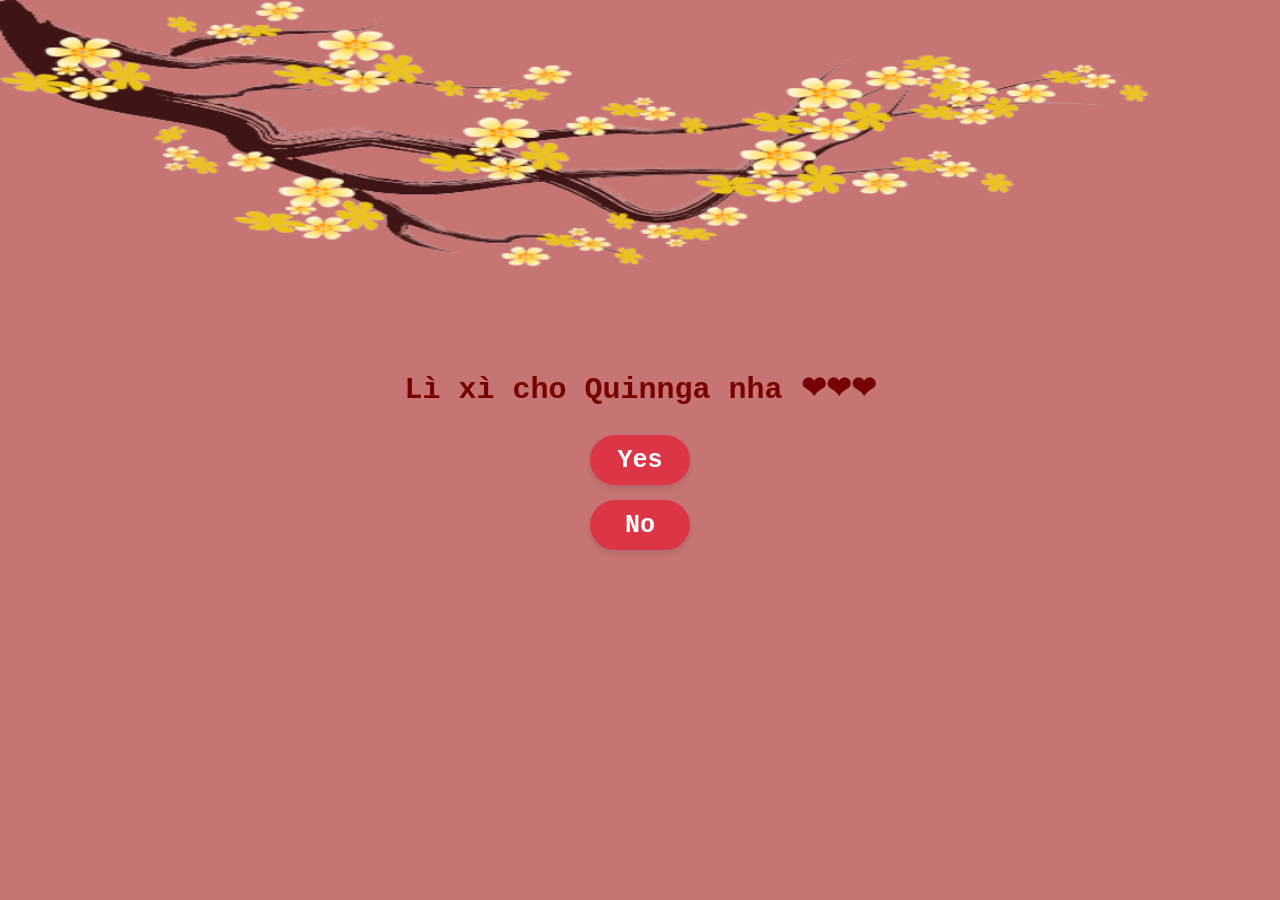
==== index.html @ 66c66285 "fix header text" ====
<!doctype html><html lang="en"><head><meta charset="utf-8"/><link rel="icon" href="/favicon.ico"/><meta name="viewport" content="width=device-width,initial-scale=1"/><meta name="theme-color" content="#000000"/><meta name="description" content="Web site created using create-react-app"/><link rel="apple-touch-icon" href="/logo192.png"/><link rel="manifest" href="/manifest.json"/><title>React App</title><script defer="defer" src="/static/js/main.62607a99.js"></script><link href="/static/css/main.d2c5709e.css" rel="stylesheet"></head><body><noscript>You need to enable JavaScript to run this app.</noscript><div id="root"></div></body></html>
---- static/css/main.d2c5709e.css ----
body{-webkit-font-smoothing:antialiased;-moz-osx-font-smoothing:grayscale;font-family:-apple-system,BlinkMacSystemFont,Segoe UI,Roboto,Oxygen,Ubuntu,Cantarell,Fira Sans,Droid Sans,Helvetica Neue,sans-serif;margin:0}code{font-family:source-code-pro,Menlo,Monaco,Consolas,Courier New,monospace}.App{text-align:center}.App-logo{height:40vmin;pointer-events:none}@media (prefers-reduced-motion:no-preference){.App-logo{animation:App-logo-spin 20s linear infinite}}.App-header{align-items:center;background-color:#c77474;color:#fff;display:flex;flex-direction:column;font-size:calc(10px + 2vmin);justify-content:center;min-height:100vh}.App-link{color:#61dafb}@keyframes App-logo-spin{0%{transform:rotate(0deg)}to{transform:rotate(1turn)}}
/*# sourceMappingURL=main.d2c5709e.css.map*/
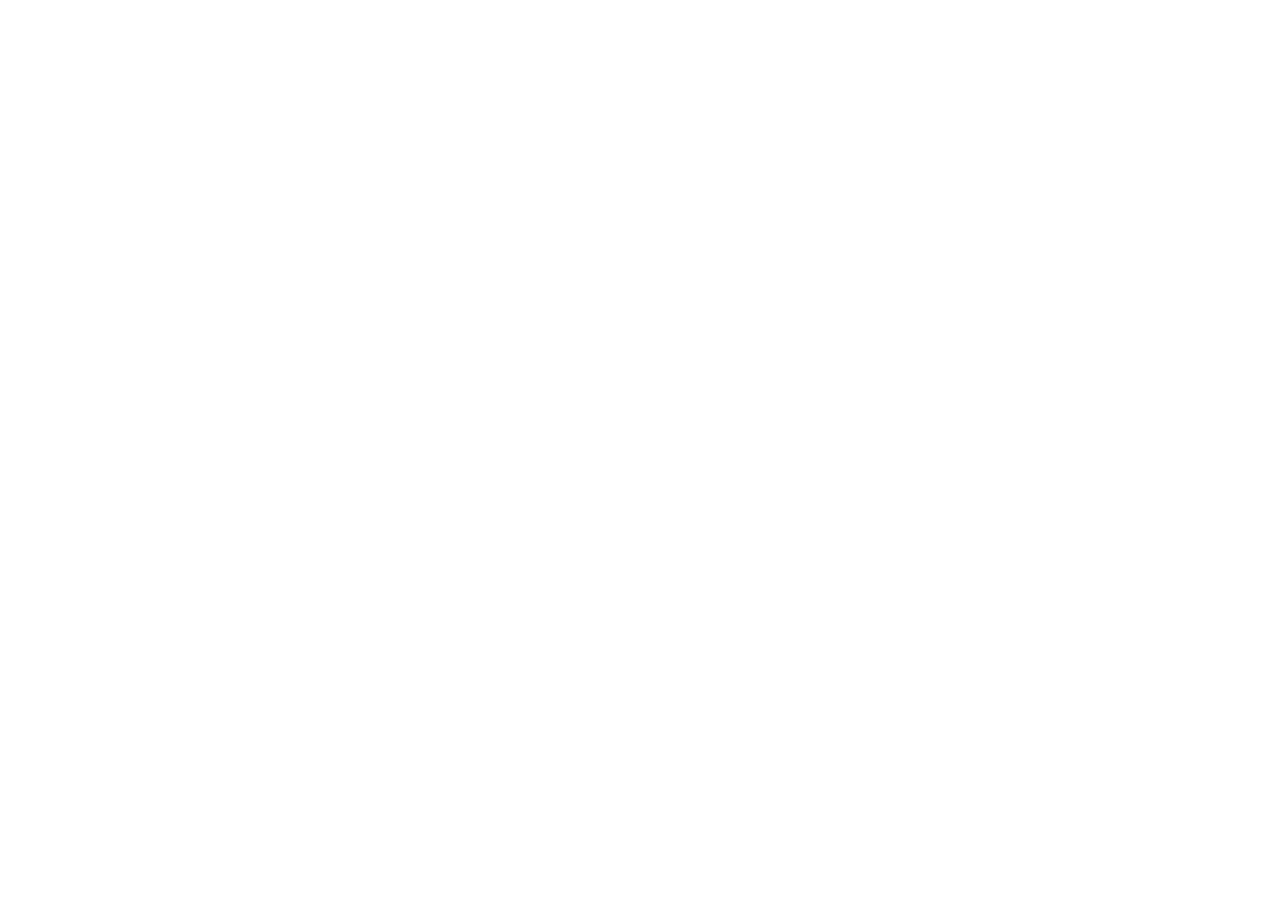
==== commit 0ce22533: "hackathon2024" ====
--- a/index.html
+++ b/index.html
@@ -1 +1,59 @@
-<!doctype html><html lang="en"><head><meta charset="utf-8"/><link rel="icon" href="/favicon.ico"/><meta name="viewport" content="width=device-width,initial-scale=1"/><meta name="theme-color" content="#000000"/><meta name="description" content="Web site created using create-react-app"/><link rel="apple-touch-icon" href="/logo192.png"/><link rel="manifest" href="/manifest.json"/><title>React App</title><script defer="defer" src="/static/js/main.62607a99.js"></script><link href="/static/css/main.d2c5709e.css" rel="stylesheet"></head><body><noscript>You need to enable JavaScript to run this app.</noscript><div id="root"></div></body></html>+<!DOCTYPE html>
+<html>
+<head>
+  <!--
+    If you are serving your web app in a path other than the root, change the
+    href value below to reflect the base path you are serving from.
+
+    The path provided below has to start and end with a slash "/" in order for
+    it to work correctly.
+
+    For more details:
+    * https://developer.mozilla.org/en-US/docs/Web/HTML/Element/base
+
+    This is a placeholder for base href that will be replaced by the value of
+    the `--base-href` argument provided to `flutter build`.
+  -->
+  <base href="/">
+
+  <meta charset="UTF-8">
+  <meta content="IE=Edge" http-equiv="X-UA-Compatible">
+  <meta name="description" content="A new Flutter project.">
+
+  <!-- iOS meta tags & icons -->
+  <meta name="apple-mobile-web-app-capable" content="yes">
+  <meta name="apple-mobile-web-app-status-bar-style" content="black">
+  <meta name="apple-mobile-web-app-title" content="luckyroll">
+  <link rel="apple-touch-icon" href="icons/Icon-192.png">
+
+  <!-- Favicon -->
+  <link rel="icon" type="image/png" href="favicon.png"/>
+
+  <title>luckyroll</title>
+  <link rel="manifest" href="manifest.json">
+
+  <script>
+    // The value below is injected by flutter build, do not touch.
+    var serviceWorkerVersion = '1940907949';
+  </script>
+  <!-- This script adds the flutter initialization JS code -->
+  <script src="flutter.js" defer></script>
+</head>
+<body>
+  <script>
+    window.addEventListener('load', function(ev) {
+      // Download main.dart.js
+      _flutter.loader.loadEntrypoint({
+        serviceWorker: {
+          serviceWorkerVersion: serviceWorkerVersion,
+        },
+        onEntrypointLoaded: function(engineInitializer) {
+          engineInitializer.initializeEngine().then(function(appRunner) {
+            appRunner.runApp();
+          });
+        }
+      });
+    });
+  </script>
+</body>
+</html>
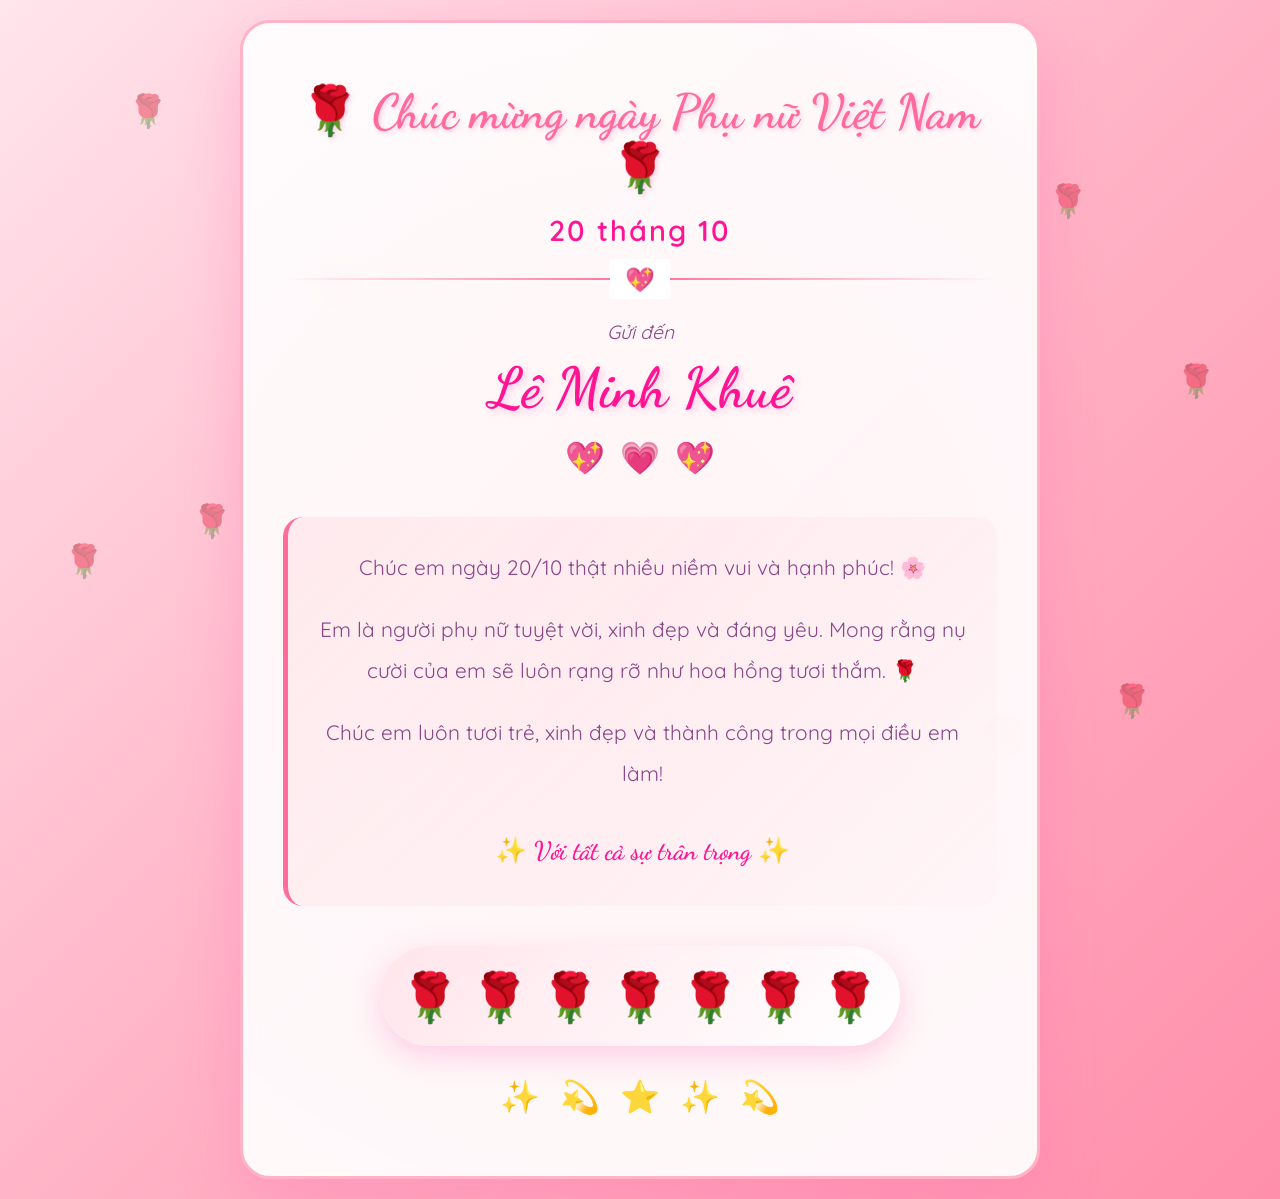
==== commit 0b9aa606: "🌹 Add Vietnam Women's Day celebration website for Le Minh Khue - October 20th" ====
--- a/index.html
+++ b/index.html
@@ -1,59 +1,89 @@
-<!DOCTYPE html>
-<html>
-<head>
-  <!--
-    If you are serving your web app in a path other than the root, change the
-    href value below to reflect the base path you are serving from.
-
-    The path provided below has to start and end with a slash "/" in order for
-    it to work correctly.
-
-    For more details:
-    * https://developer.mozilla.org/en-US/docs/Web/HTML/Element/base
-
-    This is a placeholder for base href that will be replaced by the value of
-    the `--base-href` argument provided to `flutter build`.
-  -->
-  <base href="/">
-
-  <meta charset="UTF-8">
-  <meta content="IE=Edge" http-equiv="X-UA-Compatible">
-  <meta name="description" content="A new Flutter project.">
-
-  <!-- iOS meta tags & icons -->
-  <meta name="apple-mobile-web-app-capable" content="yes">
-  <meta name="apple-mobile-web-app-status-bar-style" content="black">
-  <meta name="apple-mobile-web-app-title" content="luckyroll">
-  <link rel="apple-touch-icon" href="icons/Icon-192.png">
-
-  <!-- Favicon -->
-  <link rel="icon" type="image/png" href="favicon.png"/>
-
-  <title>luckyroll</title>
-  <link rel="manifest" href="manifest.json">
-
-  <script>
-    // The value below is injected by flutter build, do not touch.
-    var serviceWorkerVersion = '1940907949';
-  </script>
-  <!-- This script adds the flutter initialization JS code -->
-  <script src="flutter.js" defer></script>
-</head>
-<body>
-  <script>
-    window.addEventListener('load', function(ev) {
-      // Download main.dart.js
-      _flutter.loader.loadEntrypoint({
-        serviceWorker: {
-          serviceWorkerVersion: serviceWorkerVersion,
-        },
-        onEntrypointLoaded: function(engineInitializer) {
-          engineInitializer.initializeEngine().then(function(appRunner) {
-            appRunner.runApp();
-          });
-        }
-      });
-    });
-  </script>
-</body>
-</html>
+<!DOCTYPE html>
+<html lang="vi">
+<head>
+    <meta charset="UTF-8">
+    <meta name="viewport" content="width=device-width, initial-scale=1.0">
+    <title>Chúc mừng ngày Phụ nữ Việt Nam 20/10 💐</title>
+    <link rel="stylesheet" href="styles.css">
+    <link rel="preconnect" href="https://fonts.googleapis.com">
+    <link rel="preconnect" href="https://fonts.gstatic.com" crossorigin>
+    <link href="https://fonts.googleapis.com/css2?family=Dancing+Script:wght@400;500;600;700&family=Quicksand:wght@300;400;500;600;700&display=swap" rel="stylesheet">
+</head>
+<body>
+    <!-- Floating roses background -->
+    <div class="roses-container">
+        <div class="rose rose-1">🌹</div>
+        <div class="rose rose-2">🌹</div>
+        <div class="rose rose-3">🌹</div>
+        <div class="rose rose-4">🌹</div>
+        <div class="rose rose-5">🌹</div>
+        <div class="rose rose-6">🌹</div>
+        <div class="rose rose-7">🌹</div>
+        <div class="rose rose-8">🌹</div>
+    </div>
+
+    <!-- Main content -->
+    <div class="container">
+        <div class="card">
+            <div class="header">
+                <h1 class="fade-in">
+                    <span class="rose-icon">🌹</span>
+                    Chúc mừng ngày Phụ nữ Việt Nam
+                    <span class="rose-icon">🌹</span>
+                </h1>
+                <p class="date fade-in-delay-1">20 tháng 10</p>
+            </div>
+
+            <div class="divider"></div>
+
+            <div class="recipient fade-in-delay-2">
+                <p class="to-text">Gửi đến</p>
+                <h2 class="name">Lê Minh Khuê</h2>
+                <div class="heart-group">
+                    <span class="heart">💖</span>
+                    <span class="heart">💗</span>
+                    <span class="heart">💖</span>
+                </div>
+            </div>
+
+            <div class="message fade-in-delay-3">
+                <p class="message-text">
+                    Chúc em ngày 20/10 thật nhiều niềm vui và hạnh phúc! 🌸
+                </p>
+                <p class="message-text">
+                    Em là người phụ nữ tuyệt vời, xinh đẹp và đáng yêu. 
+                    Mong rằng nụ cười của em sẽ luôn rạng rỡ như hoa hồng tươi thắm. 🌹
+                </p>
+                <p class="message-text">
+                    Chúc em luôn tươi trẻ, xinh đẹp và thành công trong mọi điều em làm! 
+                </p>
+                <p class="message-text signature">
+                    ✨ Với tất cả sự trân trọng ✨
+                </p>
+            </div>
+
+            <div class="bouquet fade-in-delay-4">
+                <div class="bouquet-container">
+                    <span class="flower">🌹</span>
+                    <span class="flower">🌹</span>
+                    <span class="flower">🌹</span>
+                    <span class="flower">🌹</span>
+                    <span class="flower">🌹</span>
+                    <span class="flower">🌹</span>
+                    <span class="flower">🌹</span>
+                </div>
+            </div>
+
+            <div class="sparkles">
+                <span class="sparkle">✨</span>
+                <span class="sparkle">💫</span>
+                <span class="sparkle">⭐</span>
+                <span class="sparkle">✨</span>
+                <span class="sparkle">💫</span>
+            </div>
+        </div>
+    </div>
+
+    <script src="script.js"></script>
+</body>
+</html>
--- a/styles.css
+++ b/styles.css
@@ -0,0 +1,393 @@
+* {
+    margin: 0;
+    padding: 0;
+    box-sizing: border-box;
+}
+
+:root {
+    --pink-light: #FFE5EC;
+    --pink-soft: #FFB3C6;
+    --pink-medium: #FF8FAB;
+    --pink-vibrant: #FF6B9D;
+    --pink-deep: #FF1493;
+    --rose-red: #FF69B4;
+    --white: #FFFFFF;
+    --text-dark: #8B4789;
+    --shadow: rgba(255, 105, 180, 0.3);
+}
+
+body {
+    font-family: 'Quicksand', sans-serif;
+    background: linear-gradient(135deg, var(--pink-light) 0%, var(--pink-soft) 50%, var(--pink-medium) 100%);
+    min-height: 100vh;
+    display: flex;
+    justify-content: center;
+    align-items: center;
+    padding: 20px;
+    overflow-x: hidden;
+    position: relative;
+}
+
+/* Floating roses background */
+.roses-container {
+    position: fixed;
+    top: 0;
+    left: 0;
+    width: 100%;
+    height: 100%;
+    pointer-events: none;
+    z-index: 1;
+}
+
+.rose {
+    position: absolute;
+    font-size: 2rem;
+    opacity: 0.4;
+    animation: float 15s infinite ease-in-out;
+}
+
+.rose-1 { top: 10%; left: 10%; animation-delay: 0s; }
+.rose-2 { top: 20%; right: 15%; animation-delay: 2s; }
+.rose-3 { top: 60%; left: 5%; animation-delay: 4s; }
+.rose-4 { bottom: 20%; right: 10%; animation-delay: 1s; }
+.rose-5 { top: 40%; right: 5%; animation-delay: 3s; }
+.rose-6 { bottom: 40%; left: 15%; animation-delay: 5s; }
+.rose-7 { top: 80%; right: 20%; animation-delay: 2.5s; }
+.rose-8 { top: 30%; left: 25%; animation-delay: 4.5s; }
+
+@keyframes float {
+    0%, 100% { transform: translateY(0) rotate(0deg); }
+    25% { transform: translateY(-20px) rotate(5deg); }
+    50% { transform: translateY(0) rotate(0deg); }
+    75% { transform: translateY(-15px) rotate(-5deg); }
+}
+
+/* Main container */
+.container {
+    max-width: 800px;
+    width: 100%;
+    position: relative;
+    z-index: 2;
+}
+
+.card {
+    background: rgba(255, 255, 255, 0.95);
+    backdrop-filter: blur(10px);
+    border-radius: 30px;
+    padding: 60px 40px;
+    box-shadow: 0 20px 60px var(--shadow);
+    border: 3px solid var(--pink-soft);
+    position: relative;
+    overflow: hidden;
+}
+
+.card::before {
+    content: '';
+    position: absolute;
+    top: -50%;
+    left: -50%;
+    width: 200%;
+    height: 200%;
+    background: radial-gradient(circle, rgba(255, 182, 193, 0.1) 0%, transparent 70%);
+    animation: shimmer 8s infinite linear;
+}
+
+@keyframes shimmer {
+    0% { transform: rotate(0deg); }
+    100% { transform: rotate(360deg); }
+}
+
+/* Header */
+.header {
+    text-align: center;
+    margin-bottom: 30px;
+}
+
+h1 {
+    font-family: 'Dancing Script', cursive;
+    font-size: 3rem;
+    color: var(--pink-vibrant);
+    margin-bottom: 15px;
+    font-weight: 700;
+    text-shadow: 2px 2px 4px var(--shadow);
+}
+
+.rose-icon {
+    display: inline-block;
+    animation: pulse 2s infinite;
+}
+
+@keyframes pulse {
+    0%, 100% { transform: scale(1); }
+    50% { transform: scale(1.2); }
+}
+
+.date {
+    font-size: 1.8rem;
+    color: var(--pink-deep);
+    font-weight: 600;
+    letter-spacing: 2px;
+}
+
+/* Divider */
+.divider {
+    height: 2px;
+    background: linear-gradient(to right, transparent, var(--pink-soft), var(--pink-vibrant), var(--pink-soft), transparent);
+    margin: 30px 0;
+    position: relative;
+}
+
+.divider::after {
+    content: '💖';
+    position: absolute;
+    top: 50%;
+    left: 50%;
+    transform: translate(-50%, -50%);
+    background: white;
+    padding: 5px 15px;
+    font-size: 1.5rem;
+}
+
+/* Recipient */
+.recipient {
+    text-align: center;
+    margin: 40px 0;
+}
+
+.to-text {
+    font-size: 1.2rem;
+    color: var(--text-dark);
+    font-style: italic;
+    margin-bottom: 10px;
+}
+
+.name {
+    font-family: 'Dancing Script', cursive;
+    font-size: 3.5rem;
+    color: var(--pink-deep);
+    font-weight: 700;
+    margin: 10px 0;
+    text-shadow: 3px 3px 6px var(--shadow);
+    animation: glow 2s infinite alternate;
+}
+
+@keyframes glow {
+    from { text-shadow: 3px 3px 6px var(--shadow); }
+    to { text-shadow: 3px 3px 20px var(--shadow), 0 0 30px var(--shadow); }
+}
+
+.heart-group {
+    display: flex;
+    justify-content: center;
+    gap: 15px;
+    margin-top: 15px;
+}
+
+.heart {
+    font-size: 2rem;
+    display: inline-block;
+    animation: heartbeat 1.5s infinite;
+}
+
+.heart:nth-child(2) {
+    animation-delay: 0.2s;
+}
+
+.heart:nth-child(3) {
+    animation-delay: 0.4s;
+}
+
+@keyframes heartbeat {
+    0%, 100% { transform: scale(1); }
+    10%, 30% { transform: scale(1.3); }
+    20%, 40% { transform: scale(1.1); }
+}
+
+/* Message */
+.message {
+    margin: 40px 0;
+    padding: 30px;
+    background: linear-gradient(135deg, rgba(255, 182, 193, 0.2), rgba(255, 240, 245, 0.3));
+    border-radius: 20px;
+    border-left: 5px solid var(--pink-vibrant);
+}
+
+.message-text {
+    font-size: 1.3rem;
+    line-height: 2;
+    color: var(--text-dark);
+    margin-bottom: 20px;
+    text-align: center;
+}
+
+.message-text:last-child {
+    margin-bottom: 0;
+}
+
+.signature {
+    font-family: 'Dancing Script', cursive;
+    font-size: 1.6rem;
+    font-weight: 600;
+    color: var(--pink-deep);
+    margin-top: 30px;
+}
+
+/* Bouquet */
+.bouquet {
+    text-align: center;
+    margin: 40px 0 30px;
+}
+
+.bouquet-container {
+    display: inline-flex;
+    gap: 10px;
+    padding: 20px;
+    background: linear-gradient(135deg, var(--pink-light), var(--white));
+    border-radius: 50px;
+    box-shadow: 0 10px 30px var(--shadow);
+}
+
+.flower {
+    font-size: 3rem;
+    display: inline-block;
+    animation: grow 2s infinite ease-in-out;
+}
+
+.flower:nth-child(1) { animation-delay: 0s; }
+.flower:nth-child(2) { animation-delay: 0.2s; }
+.flower:nth-child(3) { animation-delay: 0.4s; }
+.flower:nth-child(4) { animation-delay: 0.6s; }
+.flower:nth-child(5) { animation-delay: 0.8s; }
+.flower:nth-child(6) { animation-delay: 1s; }
+.flower:nth-child(7) { animation-delay: 1.2s; }
+
+@keyframes grow {
+    0%, 100% { transform: scale(1) rotate(0deg); }
+    50% { transform: scale(1.2) rotate(5deg); }
+}
+
+/* Sparkles */
+.sparkles {
+    display: flex;
+    justify-content: center;
+    gap: 20px;
+    margin-top: 30px;
+}
+
+.sparkle {
+    font-size: 2rem;
+    display: inline-block;
+    animation: twinkle 1.5s infinite;
+}
+
+.sparkle:nth-child(1) { animation-delay: 0s; }
+.sparkle:nth-child(2) { animation-delay: 0.3s; }
+.sparkle:nth-child(3) { animation-delay: 0.6s; }
+.sparkle:nth-child(4) { animation-delay: 0.9s; }
+.sparkle:nth-child(5) { animation-delay: 1.2s; }
+
+@keyframes twinkle {
+    0%, 100% { opacity: 0.3; transform: scale(0.8); }
+    50% { opacity: 1; transform: scale(1.2); }
+}
+
+/* Fade-in animations */
+.fade-in {
+    animation: fadeInUp 1s ease-out forwards;
+    opacity: 0;
+}
+
+.fade-in-delay-1 {
+    animation: fadeInUp 1s ease-out 0.3s forwards;
+    opacity: 0;
+}
+
+.fade-in-delay-2 {
+    animation: fadeInUp 1s ease-out 0.6s forwards;
+    opacity: 0;
+}
+
+.fade-in-delay-3 {
+    animation: fadeInUp 1s ease-out 0.9s forwards;
+    opacity: 0;
+}
+
+.fade-in-delay-4 {
+    animation: fadeInUp 1s ease-out 1.2s forwards;
+    opacity: 0;
+}
+
+@keyframes fadeInUp {
+    from {
+        opacity: 0;
+        transform: translateY(30px);
+    }
+    to {
+        opacity: 1;
+        transform: translateY(0);
+    }
+}
+
+/* Responsive design */
+@media (max-width: 768px) {
+    .card {
+        padding: 40px 25px;
+    }
+
+    h1 {
+        font-size: 2rem;
+    }
+
+    .name {
+        font-size: 2.5rem;
+    }
+
+    .date {
+        font-size: 1.4rem;
+    }
+
+    .message-text {
+        font-size: 1.1rem;
+    }
+
+    .flower {
+        font-size: 2rem;
+    }
+
+    .rose {
+        font-size: 1.5rem;
+    }
+}
+
+@media (max-width: 480px) {
+    .card {
+        padding: 30px 20px;
+        border-radius: 20px;
+    }
+
+    h1 {
+        font-size: 1.6rem;
+    }
+
+    .name {
+        font-size: 2rem;
+    }
+
+    .date {
+        font-size: 1.2rem;
+    }
+
+    .message-text {
+        font-size: 1rem;
+        line-height: 1.8;
+    }
+
+    .flower {
+        font-size: 1.8rem;
+    }
+
+    .bouquet-container {
+        gap: 5px;
+        padding: 15px;
+    }
+}
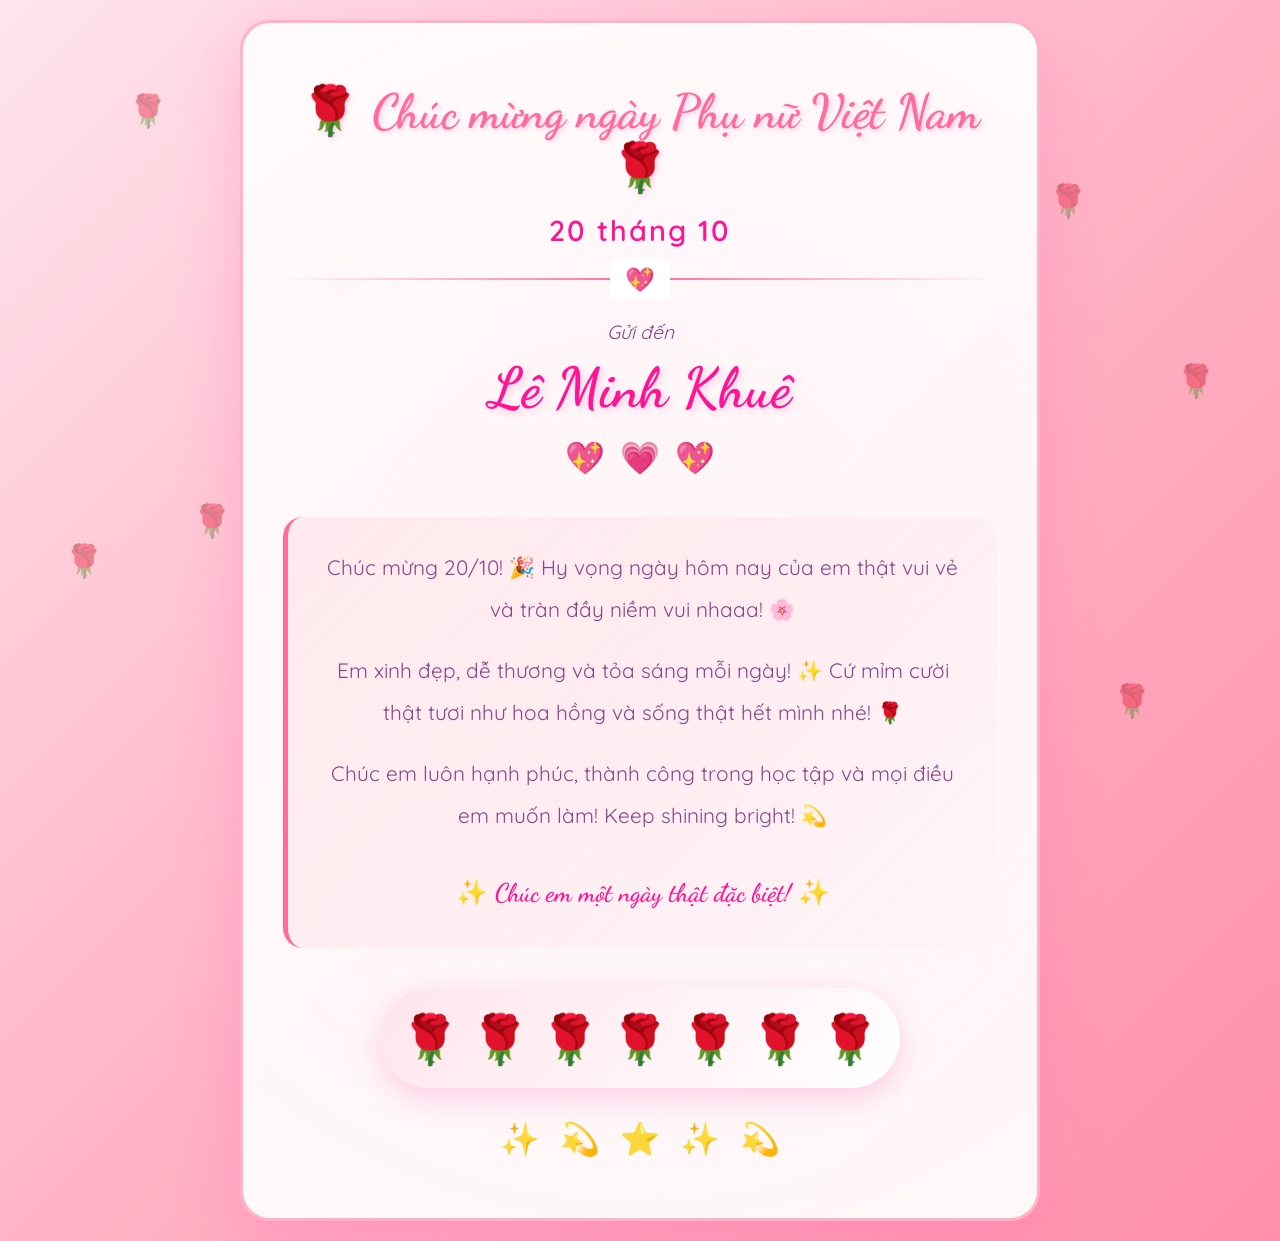
==== commit 3938c984: "✨ Update message to be more youthful and cheerful" ====
--- a/index.html
+++ b/index.html
@@ -48,17 +48,18 @@
 
             <div class="message fade-in-delay-3">
                 <p class="message-text">
-                    Chúc em ngày 20/10 thật nhiều niềm vui và hạnh phúc! 🌸
+                    Chúc mừng 20/10! 🎉 Hy vọng ngày hôm nay của em thật vui vẻ và tràn đầy niềm vui nhaaa! 🌸
                 </p>
                 <p class="message-text">
-                    Em là người phụ nữ tuyệt vời, xinh đẹp và đáng yêu. 
-                    Mong rằng nụ cười của em sẽ luôn rạng rỡ như hoa hồng tươi thắm. 🌹
+                    Em xinh đẹp, dễ thương và tỏa sáng mỗi ngày! ✨
+                    Cứ mỉm cười thật tươi như hoa hồng và sống thật hết mình nhé! 🌹
                 </p>
                 <p class="message-text">
-                    Chúc em luôn tươi trẻ, xinh đẹp và thành công trong mọi điều em làm! 
+                    Chúc em luôn hạnh phúc, thành công trong học tập và mọi điều em muốn làm! 
+                    Keep shining bright! 💫
                 </p>
                 <p class="message-text signature">
-                    ✨ Với tất cả sự trân trọng ✨
+                    ✨ Chúc em một ngày thật đặc biệt! ✨
                 </p>
             </div>
 
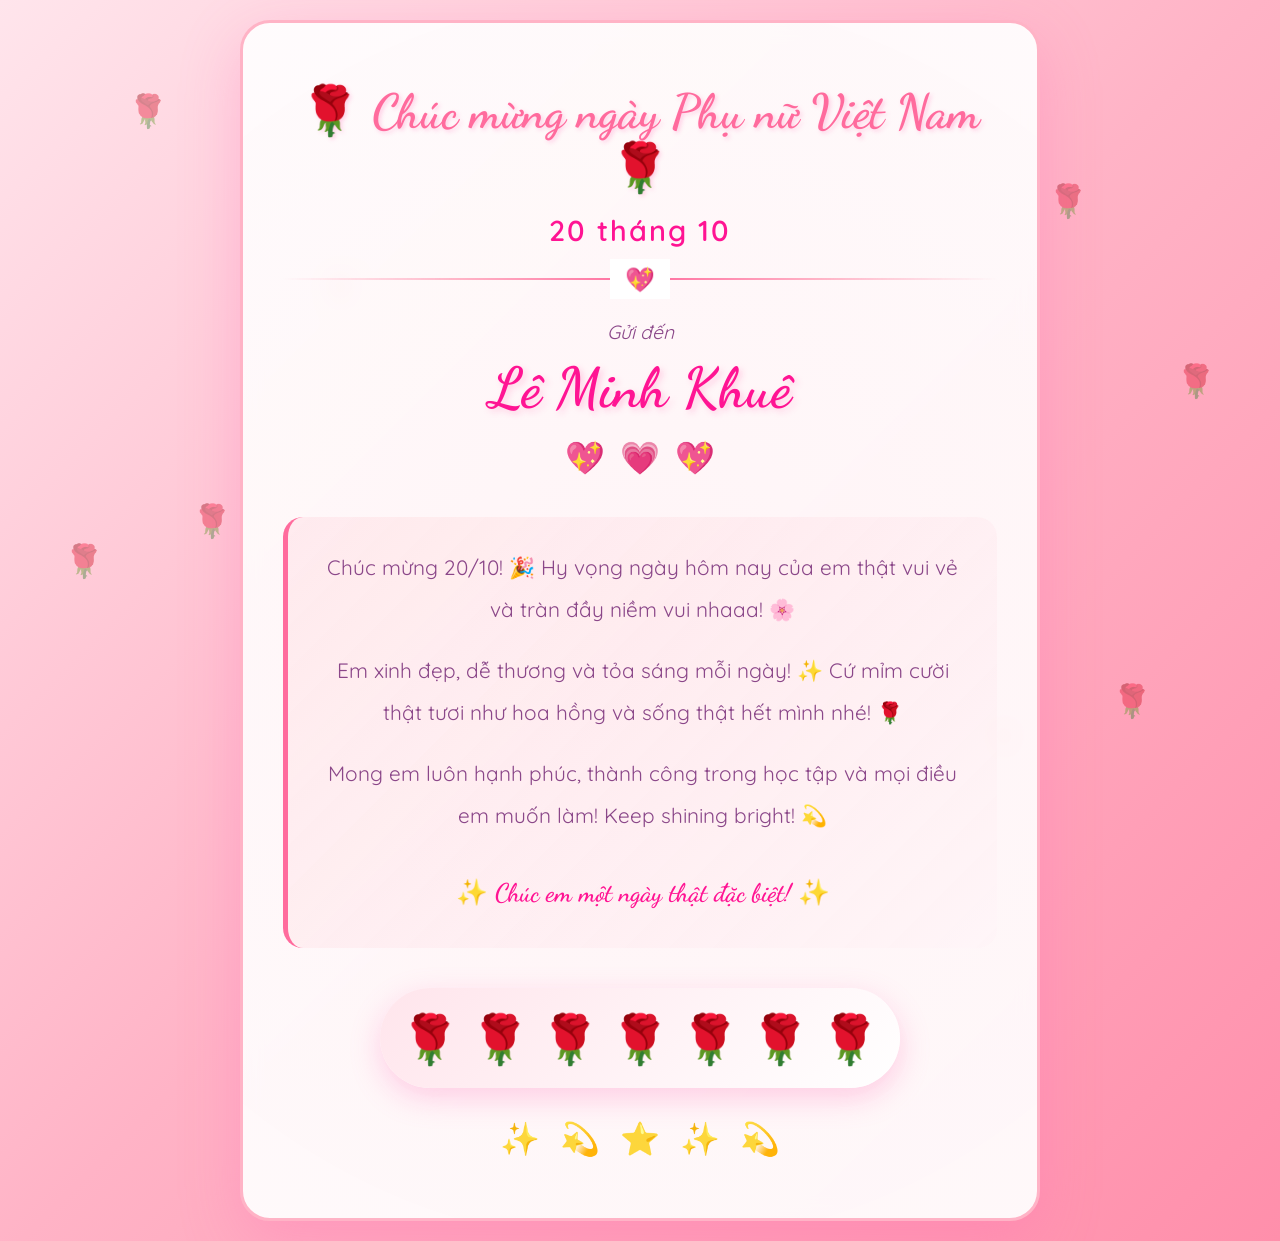
==== commit 721eef90: "📱 Enhanced responsive design for all mobile devices and screen sizes" ====
--- a/index.html
+++ b/index.html
@@ -2,7 +2,9 @@
 <html lang="vi">
 <head>
     <meta charset="UTF-8">
-    <meta name="viewport" content="width=device-width, initial-scale=1.0">
+    <meta name="viewport" content="width=device-width, initial-scale=1.0, maximum-scale=5.0, user-scalable=yes">
+    <meta name="description" content="Chúc mừng ngày Phụ nữ Việt Nam 20/10 - Lê Minh Khuê">
+    <meta name="theme-color" content="#FFB3C6">
     <title>Chúc mừng ngày Phụ nữ Việt Nam 20/10 💐</title>
     <link rel="stylesheet" href="styles.css">
     <link rel="preconnect" href="https://fonts.googleapis.com">
@@ -55,7 +57,7 @@
                     Cứ mỉm cười thật tươi như hoa hồng và sống thật hết mình nhé! 🌹
                 </p>
                 <p class="message-text">
-                    Chúc em luôn hạnh phúc, thành công trong học tập và mọi điều em muốn làm! 
+                    Mong em luôn hạnh phúc, thành công trong học tập và mọi điều em muốn làm! 
                     Keep shining bright! 💫
                 </p>
                 <p class="message-text signature">
--- a/styles.css
+++ b/styles.css
@@ -329,13 +329,38 @@
 }
 
 /* Responsive design */
+/* Tablets and medium screens */
+@media (max-width: 1024px) {
+    body {
+        padding: 15px;
+    }
+
+    .card {
+        padding: 50px 30px;
+    }
+
+    h1 {
+        font-size: 2.5rem;
+    }
+
+    .name {
+        font-size: 3rem;
+    }
+}
+
+/* Small tablets and large phones */
 @media (max-width: 768px) {
+    body {
+        padding: 10px;
+    }
+
     .card {
         padding: 40px 25px;
     }
 
     h1 {
         font-size: 2rem;
+        line-height: 1.3;
     }
 
     .name {
@@ -346,8 +371,14 @@
         font-size: 1.4rem;
     }
 
+    .message {
+        padding: 25px 20px;
+        margin: 30px 0;
+    }
+
     .message-text {
         font-size: 1.1rem;
+        line-height: 1.9;
     }
 
     .flower {
@@ -357,29 +388,70 @@
     .rose {
         font-size: 1.5rem;
     }
-}
-
+
+    .heart {
+        font-size: 1.8rem;
+    }
+
+    .sparkle {
+        font-size: 1.8rem;
+    }
+
+    .sparkles {
+        gap: 15px;
+    }
+}
+
+/* Mobile phones */
 @media (max-width: 480px) {
+    body {
+        padding: 10px;
+    }
+
     .card {
         padding: 30px 20px;
         border-radius: 20px;
+        border-width: 2px;
     }
 
     h1 {
         font-size: 1.6rem;
+        line-height: 1.4;
+    }
+
+    .rose-icon {
+        font-size: 1.2rem;
     }
 
     .name {
         font-size: 2rem;
+        line-height: 1.2;
     }
 
     .date {
         font-size: 1.2rem;
+    }
+
+    .to-text {
+        font-size: 1rem;
+    }
+
+    .message {
+        padding: 20px 15px;
+        margin: 25px 0;
+        border-radius: 15px;
+        border-left-width: 3px;
     }
 
     .message-text {
         font-size: 1rem;
         line-height: 1.8;
+        margin-bottom: 15px;
+    }
+
+    .signature {
+        font-size: 1.3rem;
+        margin-top: 20px;
     }
 
     .flower {
@@ -389,5 +461,128 @@
     .bouquet-container {
         gap: 5px;
         padding: 15px;
-    }
-}
+        border-radius: 40px;
+    }
+
+    .heart {
+        font-size: 1.5rem;
+    }
+
+    .heart-group {
+        gap: 10px;
+    }
+
+    .sparkle {
+        font-size: 1.5rem;
+    }
+
+    .sparkles {
+        gap: 10px;
+        margin-top: 20px;
+    }
+
+    .divider {
+        margin: 25px 0;
+    }
+
+    .divider::after {
+        font-size: 1.2rem;
+        padding: 5px 10px;
+    }
+}
+
+/* Very small phones */
+@media (max-width: 360px) {
+    .card {
+        padding: 25px 15px;
+    }
+
+    h1 {
+        font-size: 1.4rem;
+    }
+
+    .name {
+        font-size: 1.8rem;
+    }
+
+    .date {
+        font-size: 1.1rem;
+    }
+
+    .message-text {
+        font-size: 0.95rem;
+    }
+
+    .flower {
+        font-size: 1.5rem;
+    }
+
+    .bouquet-container {
+        flex-wrap: wrap;
+        gap: 3px;
+        padding: 12px;
+    }
+}
+
+/* Landscape mode for mobile phones */
+@media (max-height: 600px) and (orientation: landscape) {
+    body {
+        padding: 10px;
+    }
+
+    .card {
+        padding: 20px;
+    }
+
+    h1 {
+        font-size: 1.5rem;
+        margin-bottom: 10px;
+    }
+
+    .date {
+        font-size: 1.1rem;
+    }
+
+    .name {
+        font-size: 1.8rem;
+        margin: 5px 0;
+    }
+
+    .message {
+        padding: 15px;
+        margin: 20px 0;
+    }
+
+    .message-text {
+        font-size: 0.95rem;
+        line-height: 1.6;
+        margin-bottom: 10px;
+    }
+
+    .recipient {
+        margin: 20px 0;
+    }
+
+    .bouquet {
+        margin: 20px 0 15px;
+    }
+
+    .sparkles {
+        margin-top: 15px;
+    }
+
+    .divider {
+        margin: 15px 0;
+    }
+
+    .rose {
+        font-size: 1.2rem;
+    }
+}
+
+/* High resolution displays */
+@media (-webkit-min-device-pixel-ratio: 2), (min-resolution: 192dpi) {
+    .card {
+        border-width: 2px;
+    }
+}
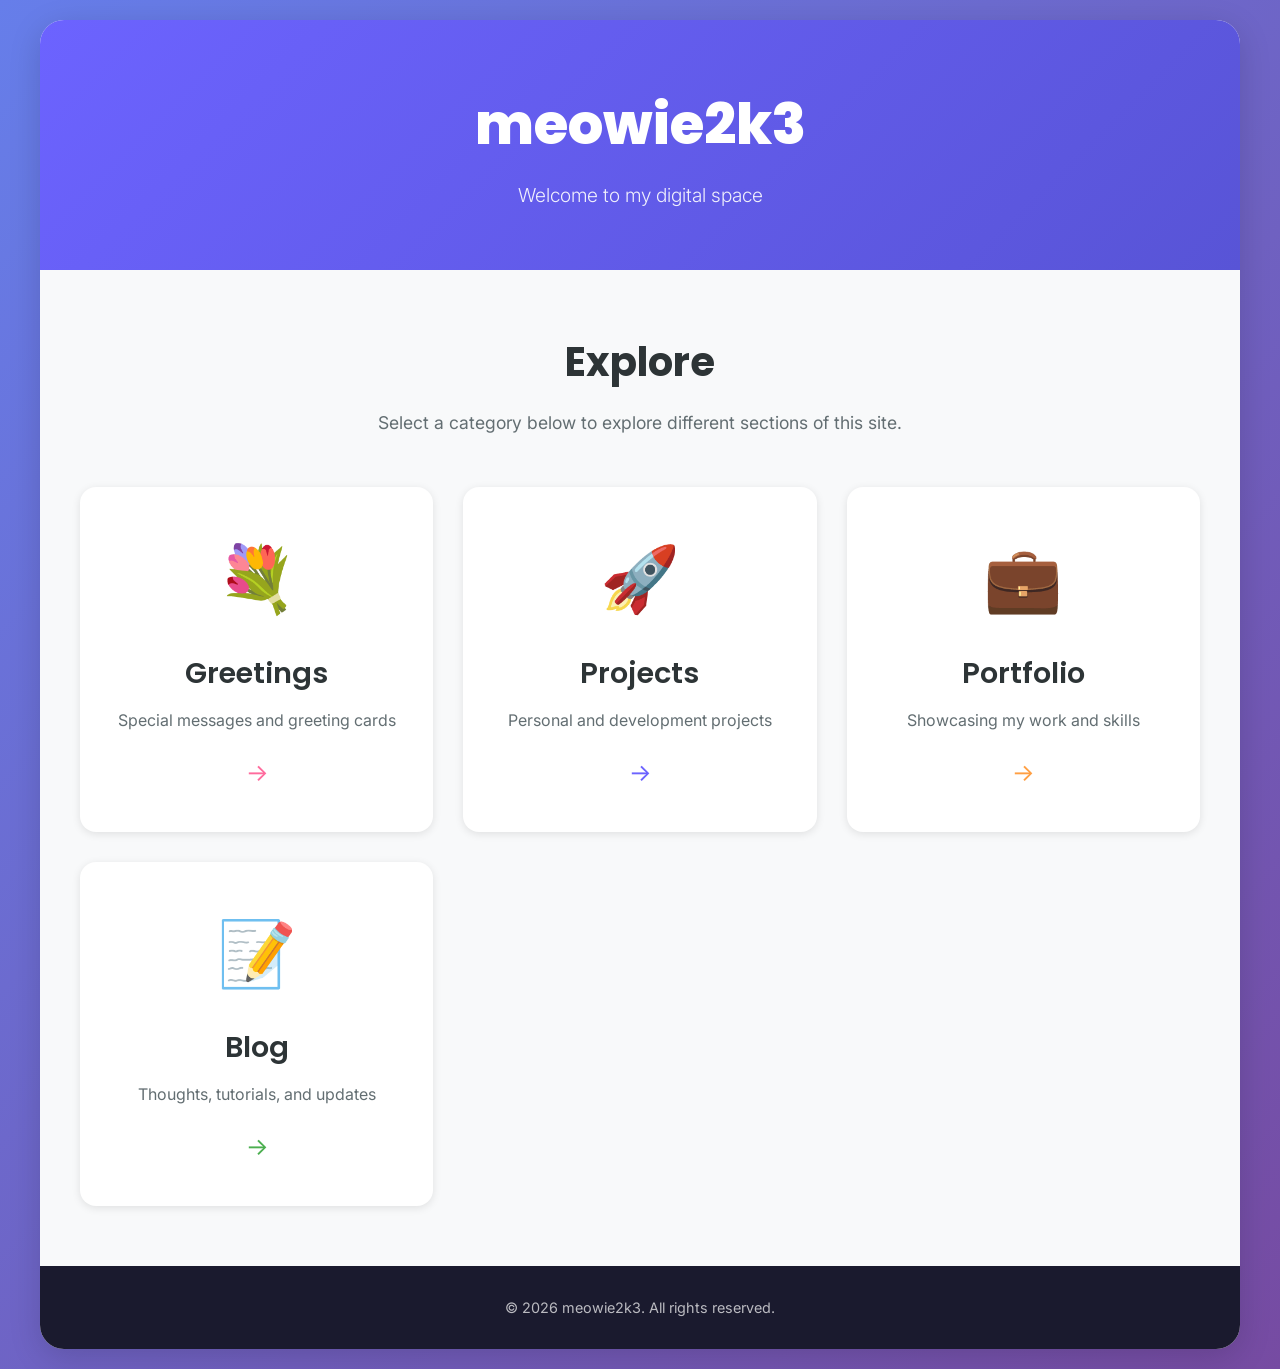
==== commit e480e099: "major commit" ====
--- a/index.html
+++ b/index.html
@@ -1,92 +1,41 @@
 <!DOCTYPE html>
-<html lang="vi">
+<html lang="en">
 <head>
     <meta charset="UTF-8">
-    <meta name="viewport" content="width=device-width, initial-scale=1.0, maximum-scale=5.0, user-scalable=yes">
-    <meta name="description" content="Chúc mừng ngày Phụ nữ Việt Nam 20/10 - Lê Minh Khuê">
-    <meta name="theme-color" content="#FFB3C6">
-    <title>Chúc mừng ngày Phụ nữ Việt Nam 20/10 💐</title>
-    <link rel="stylesheet" href="styles.css">
+    <meta name="viewport" content="width=device-width, initial-scale=1.0">
+    <meta name="description" content="Personal website - Multiple projects and pages">
+    <meta name="theme-color" content="#6C63FF">
+    <title>meowie2k3 - Home</title>
+    <link rel="stylesheet" href="style.css">
     <link rel="preconnect" href="https://fonts.googleapis.com">
     <link rel="preconnect" href="https://fonts.gstatic.com" crossorigin>
-    <link href="https://fonts.googleapis.com/css2?family=Dancing+Script:wght@400;500;600;700&family=Quicksand:wght@300;400;500;600;700&display=swap" rel="stylesheet">
+    <link href="https://fonts.googleapis.com/css2?family=Inter:wght@300;400;500;600;700&family=Poppins:wght@600;700;800&display=swap" rel="stylesheet">
 </head>
 <body>
-    <!-- Floating roses background -->
-    <div class="roses-container">
-        <div class="rose rose-1">🌹</div>
-        <div class="rose rose-2">🌹</div>
-        <div class="rose rose-3">🌹</div>
-        <div class="rose rose-4">🌹</div>
-        <div class="rose rose-5">🌹</div>
-        <div class="rose rose-6">🌹</div>
-        <div class="rose rose-7">🌹</div>
-        <div class="rose rose-8">🌹</div>
+    <div class="container">
+        <header class="header">
+            <div class="logo">
+                <h1>meowie2k3</h1>
+                <p class="subtitle">Welcome to my digital space</p>
+            </div>
+        </header>
+
+        <main class="main-content">
+            <section class="intro">
+                <h2 class="section-title">Explore</h2>
+                <p class="intro-text">Select a category below to explore different sections of this site.</p>
+            </section>
+
+            <div class="grid-container">
+                <!-- Cards will be dynamically generated from sections.json -->
+            </div>
+        </main>
+
+        <footer class="footer">
+            <p>&copy; 2026 meowie2k3. All rights reserved.</p>
+        </footer>
     </div>
 
-    <!-- Main content -->
-    <div class="container">
-        <div class="card">
-            <div class="header">
-                <h1 class="fade-in">
-                    <span class="rose-icon">🌹</span>
-                    Chúc mừng ngày Phụ nữ Việt Nam
-                    <span class="rose-icon">🌹</span>
-                </h1>
-                <p class="date fade-in-delay-1">20 tháng 10</p>
-            </div>
-
-            <div class="divider"></div>
-
-            <div class="recipient fade-in-delay-2">
-                <p class="to-text">Gửi đến</p>
-                <h2 class="name">Lê Minh Khuê</h2>
-                <div class="heart-group">
-                    <span class="heart">💖</span>
-                    <span class="heart">💗</span>
-                    <span class="heart">💖</span>
-                </div>
-            </div>
-
-            <div class="message fade-in-delay-3">
-                <p class="message-text">
-                    Chúc mừng 20/10! 🎉 Hy vọng ngày hôm nay của em thật vui vẻ và tràn đầy niềm vui nhaaa! 🌸
-                </p>
-                <p class="message-text">
-                    Em xinh đẹp, dễ thương và tỏa sáng mỗi ngày! ✨
-                    Cứ mỉm cười thật tươi như hoa hồng và sống thật hết mình nhé! 🌹
-                </p>
-                <p class="message-text">
-                    Mong em luôn hạnh phúc, thành công trong học tập và mọi điều em muốn làm! 
-                    Keep shining bright! 💫
-                </p>
-                <p class="message-text signature">
-                    ✨ Chúc em một ngày thật đặc biệt! ✨
-                </p>
-            </div>
-
-            <div class="bouquet fade-in-delay-4">
-                <div class="bouquet-container">
-                    <span class="flower">🌹</span>
-                    <span class="flower">🌹</span>
-                    <span class="flower">🌹</span>
-                    <span class="flower">🌹</span>
-                    <span class="flower">🌹</span>
-                    <span class="flower">🌹</span>
-                    <span class="flower">🌹</span>
-                </div>
-            </div>
-
-            <div class="sparkles">
-                <span class="sparkle">✨</span>
-                <span class="sparkle">💫</span>
-                <span class="sparkle">⭐</span>
-                <span class="sparkle">✨</span>
-                <span class="sparkle">💫</span>
-            </div>
-        </div>
-    </div>
-
-    <script src="script.js"></script>
+    <script src="main.js"></script>
 </body>
 </html>
--- a/style.css
+++ b/style.css
@@ -0,0 +1,314 @@
+* {
+    margin: 0;
+    padding: 0;
+    box-sizing: border-box;
+}
+
+:root {
+    --primary-color: #6C63FF;
+    --secondary-color: #4CAF50;
+    --accent-pink: #FF6B9D;
+    --accent-orange: #FF9F43;
+    --bg-dark: #1a1a2e;
+    --bg-light: #f8f9fa;
+    --text-dark: #2d3436;
+    --text-light: #636e72;
+    --card-bg: #ffffff;
+    --shadow-sm: 0 2px 8px rgba(0,0,0,0.1);
+    --shadow-md: 0 4px 16px rgba(0,0,0,0.12);
+    --shadow-lg: 0 8px 32px rgba(0,0,0,0.15);
+}
+
+body {
+    font-family: 'Inter', sans-serif;
+    background: linear-gradient(135deg, #667eea 0%, #764ba2 100%);
+    min-height: 100vh;
+    color: var(--text-dark);
+    line-height: 1.6;
+    padding: 20px;
+}
+
+.container {
+    max-width: 1200px;
+    margin: 0 auto;
+    background: var(--bg-light);
+    border-radius: 24px;
+    box-shadow: var(--shadow-lg);
+    overflow: hidden;
+    min-height: calc(100vh - 40px);
+    display: flex;
+    flex-direction: column;
+}
+
+/* Header */
+.header {
+    background: linear-gradient(135deg, var(--primary-color), #5854d6);
+    color: white;
+    padding: 60px 40px;
+    text-align: center;
+}
+
+.logo h1 {
+    font-family: 'Poppins', sans-serif;
+    font-size: 3.5rem;
+    font-weight: 800;
+    margin-bottom: 10px;
+    animation: fadeInDown 0.8s ease;
+}
+
+.subtitle {
+    font-size: 1.2rem;
+    opacity: 0.9;
+    font-weight: 300;
+    animation: fadeInUp 0.8s ease;
+}
+
+/* Main Content */
+.main-content {
+    flex: 1;
+    padding: 60px 40px;
+}
+
+.intro {
+    text-align: center;
+    margin-bottom: 50px;
+}
+
+.section-title {
+    font-family: 'Poppins', sans-serif;
+    font-size: 2.5rem;
+    color: var(--text-dark);
+    margin-bottom: 15px;
+    font-weight: 700;
+}
+
+.intro-text {
+    font-size: 1.1rem;
+    color: var(--text-light);
+    max-width: 600px;
+    margin: 0 auto;
+}
+
+/* Grid Layout */
+.grid-container {
+    display: grid;
+    grid-template-columns: repeat(auto-fit, minmax(280px, 1fr));
+    gap: 30px;
+    margin-top: 40px;
+}
+
+/* Cards */
+.card {
+    background: var(--card-bg);
+    border-radius: 16px;
+    padding: 40px 30px;
+    text-decoration: none;
+    transition: all 0.3s ease;
+    position: relative;
+    overflow: hidden;
+    box-shadow: var(--shadow-sm);
+    display: flex;
+    flex-direction: column;
+    align-items: center;
+    text-align: center;
+}
+
+.card::before {
+    content: '';
+    position: absolute;
+    top: 0;
+    left: 0;
+    right: 0;
+    height: 4px;
+    background: linear-gradient(90deg, var(--primary-color), var(--secondary-color));
+    transform: scaleX(0);
+    transition: transform 0.3s ease;
+}
+
+.card:hover {
+    transform: translateY(-8px);
+    box-shadow: var(--shadow-lg);
+}
+
+.card:hover::before {
+    transform: scaleX(1);
+}
+
+.card-icon {
+    font-size: 4rem;
+    margin-bottom: 20px;
+    transition: transform 0.3s ease;
+}
+
+.card:hover .card-icon {
+    transform: scale(1.2) rotate(5deg);
+}
+
+.card-title {
+    font-family: 'Poppins', sans-serif;
+    font-size: 1.8rem;
+    color: var(--text-dark);
+    margin-bottom: 12px;
+    font-weight: 600;
+}
+
+.card-description {
+    font-size: 1rem;
+    color: var(--text-light);
+    margin-bottom: 20px;
+    flex: 1;
+}
+
+.card-arrow {
+    font-size: 1.5rem;
+    color: var(--primary-color);
+    transition: transform 0.3s ease;
+}
+
+.card:hover .card-arrow {
+    transform: translateX(10px);
+}
+
+/* Card Color Variants */
+.card-greetings:hover {
+    border-color: var(--accent-pink);
+}
+
+.card-greetings .card-arrow {
+    color: var(--accent-pink);
+}
+
+.card-projects:hover {
+    border-color: var(--primary-color);
+}
+
+.card-portfolio:hover {
+    border-color: var(--accent-orange);
+}
+
+.card-portfolio .card-arrow {
+    color: var(--accent-orange);
+}
+
+.card-blog:hover {
+    border-color: var(--secondary-color);
+}
+
+.card-blog .card-arrow {
+    color: var(--secondary-color);
+}
+
+/* Footer */
+.footer {
+    background: var(--bg-dark);
+    color: rgba(255,255,255,0.7);
+    text-align: center;
+    padding: 30px;
+    font-size: 0.9rem;
+}
+
+/* Animations */
+@keyframes fadeInDown {
+    from {
+        opacity: 0;
+        transform: translateY(-30px);
+    }
+    to {
+        opacity: 1;
+        transform: translateY(0);
+    }
+}
+
+@keyframes fadeInUp {
+    from {
+        opacity: 0;
+        transform: translateY(30px);
+    }
+    to {
+        opacity: 1;
+        transform: translateY(0);
+    }
+}
+
+/* Responsive Design */
+@media (max-width: 768px) {
+    body {
+        padding: 10px;
+    }
+
+    .container {
+        border-radius: 16px;
+        min-height: calc(100vh - 20px);
+    }
+
+    .header {
+        padding: 40px 20px;
+    }
+
+    .logo h1 {
+        font-size: 2.5rem;
+    }
+
+    .subtitle {
+        font-size: 1rem;
+    }
+
+    .main-content {
+        padding: 40px 20px;
+    }
+
+    .section-title {
+        font-size: 2rem;
+    }
+
+    .intro-text {
+        font-size: 1rem;
+    }
+
+    .grid-container {
+        grid-template-columns: 1fr;
+        gap: 20px;
+    }
+
+    .card {
+        padding: 30px 20px;
+    }
+
+    .card-icon {
+        font-size: 3rem;
+    }
+
+    .card-title {
+        font-size: 1.5rem;
+    }
+}
+
+@media (max-width: 480px) {
+    .logo h1 {
+        font-size: 2rem;
+    }
+
+    .subtitle {
+        font-size: 0.9rem;
+    }
+
+    .section-title {
+        font-size: 1.8rem;
+    }
+
+    .card {
+        padding: 25px 15px;
+    }
+
+    .card-icon {
+        font-size: 2.5rem;
+    }
+
+    .card-title {
+        font-size: 1.3rem;
+    }
+
+    .card-description {
+        font-size: 0.9rem;
+    }
+}
